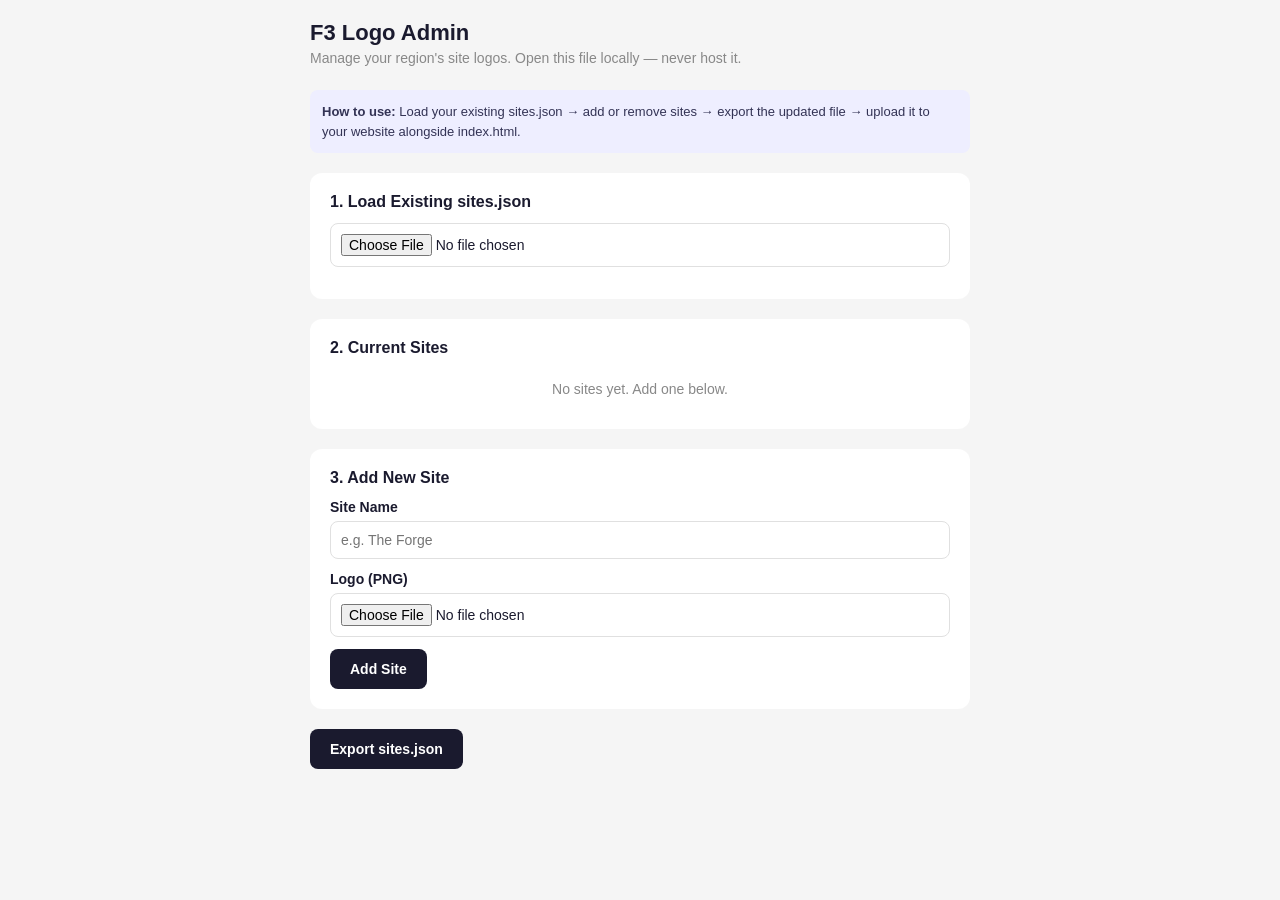
==== admin.html @ 64dacdef "Phase 1: Project structure with all core files Static web app for F3 logo overlay on photos. Files: " ====
<!DOCTYPE html>
<html lang="en">
<head>
  <meta charset="UTF-8">
  <meta name="viewport" content="width=device-width, initial-scale=1.0">
  <title>F3 Logo Overlay — Admin</title>
  <style>
    :root {
      --dark: #1a1a2e;
      --blue: #0f3460;
      --white: #ffffff;
      --light: #f5f5f5;
      --gray: #e0e0e0;
      --red: #c0392b;
    }
    * { margin: 0; padding: 0; box-sizing: border-box; }
    body {
      font-family: -apple-system, BlinkMacSystemFont, 'Segoe UI', Roboto, sans-serif;
      background: var(--light);
      color: var(--dark);
      padding: 20px;
      max-width: 700px;
      margin: 0 auto;
    }
    h1 { font-size: 22px; margin-bottom: 4px; }
    .subtitle { color: #888; font-size: 14px; margin-bottom: 24px; }
    .section { background: var(--white); border-radius: 12px; padding: 20px; margin-bottom: 20px; }
    .section h2 { font-size: 16px; margin-bottom: 12px; }
    label { display: block; font-weight: 600; margin-bottom: 6px; font-size: 14px; }
    input[type="text"], input[type="file"] {
      width: 100%; padding: 10px; border: 1px solid var(--gray);
      border-radius: 8px; font-size: 14px; margin-bottom: 12px;
    }
    .btn {
      display: inline-block; padding: 12px 20px; border: none; border-radius: 8px;
      font-size: 14px; font-weight: 600; cursor: pointer; font-family: inherit;
    }
    .btn-primary { background: var(--dark); color: var(--white); }
    .btn-danger { background: var(--red); color: var(--white); }
    .btn-secondary { background: var(--gray); color: var(--dark); }
    .btn:hover { opacity: 0.9; }
    .site-row {
      display: flex; align-items: center; gap: 12px;
      padding: 12px; border-bottom: 1px solid var(--light);
    }
    .site-row:last-child { border-bottom: none; }
    .site-row img { width: 40px; height: 40px; object-fit: contain; border-radius: 6px; background: var(--light); }
    .site-row .name { flex: 1; font-weight: 600; }
    .site-row .btn { padding: 8px 14px; font-size: 13px; }
    .empty-msg { color: #888; font-size: 14px; padding: 12px; text-align: center; }
    .actions { display: flex; gap: 10px; margin-top: 16px; flex-wrap: wrap; }
    #logo-preview { max-width: 80px; max-height: 80px; margin-bottom: 12px; display: none; border-radius: 6px; }
    .info { background: #eef; padding: 12px; border-radius: 8px; font-size: 13px; color: #335; margin-bottom: 20px; line-height: 1.5; }
  </style>
</head>
<body>
  <h1>F3 Logo Admin</h1>
  <p class="subtitle">Manage your region's site logos. Open this file locally — never host it.</p>

  <div class="info">
    <strong>How to use:</strong> Load your existing sites.json → add or remove sites → export the updated file → upload it to your website alongside index.html.
  </div>

  <div class="section">
    <h2>1. Load Existing sites.json</h2>
    <input type="file" id="load-json" accept=".json">
    <p id="load-status" style="font-size:13px; color:#888;"></p>
  </div>

  <div class="section">
    <h2>2. Current Sites</h2>
    <div id="site-list"></div>
  </div>

  <div class="section">
    <h2>3. Add New Site</h2>
    <label for="new-name">Site Name</label>
    <input type="text" id="new-name" placeholder="e.g. The Forge">
    <label for="new-logo">Logo (PNG)</label>
    <input type="file" id="new-logo" accept="image/png">
    <img id="logo-preview" alt="Preview">
    <br>
    <button class="btn btn-primary" id="btn-add-site">Add Site</button>
  </div>

  <div class="actions">
    <button class="btn btn-primary" id="btn-export">Export sites.json</button>
  </div>

  <script>
    let sites = [];

    const siteListEl = document.getElementById('site-list');
    const loadInput = document.getElementById('load-json');
    const loadStatus = document.getElementById('load-status');
    const newNameInput = document.getElementById('new-name');
    const newLogoInput = document.getElementById('new-logo');
    const logoPreview = document.getElementById('logo-preview');

    // Load JSON
    loadInput.addEventListener('change', e => {
      const file = e.target.files[0];
      if (!file) return;
      const reader = new FileReader();
      reader.onload = ev => {
        try {
          sites = JSON.parse(ev.target.result);
          sites.sort((a, b) => a.name.localeCompare(b.name));
          loadStatus.textContent = `Loaded ${sites.length} site(s).`;
          renderList();
        } catch (err) {
          loadStatus.textContent = 'Error: Invalid JSON file.';
        }
      };
      reader.readAsText(file);
    });

    // Render list
    function renderList() {
      if (sites.length === 0) {
        siteListEl.innerHTML = '<div class="empty-msg">No sites yet. Add one below.</div>';
        return;
      }
      siteListEl.innerHTML = '';
      sites.forEach((site, i) => {
        const row = document.createElement('div');
        row.className = 'site-row';

        if (site.logo) {
          const img = document.createElement('img');
          img.src = site.logo;
          img.alt = site.name;
          row.appendChild(img);
        }

        const name = document.createElement('span');
        name.className = 'name';
        name.textContent = site.name;
        row.appendChild(name);

        const removeBtn = document.createElement('button');
        removeBtn.className = 'btn btn-danger';
        removeBtn.textContent = 'Remove';
        removeBtn.addEventListener('click', () => {
          if (confirm(`Remove "${site.name}"?`)) {
            sites.splice(i, 1);
            renderList();
          }
        });
        row.appendChild(removeBtn);

        siteListEl.appendChild(row);
      });
    }

    // Logo preview
    newLogoInput.addEventListener('change', e => {
      const file = e.target.files[0];
      if (!file) return;
      const reader = new FileReader();
      reader.onload = ev => {
        logoPreview.src = ev.target.result;
        logoPreview.style.display = 'block';
      };
      reader.readAsDataURL(file);
    });

    // Add site
    document.getElementById('btn-add-site').addEventListener('click', () => {
      const name = newNameInput.value.trim();
      if (!name) { alert('Enter a site name.'); return; }
      const file = newLogoInput.files[0];
      if (!file) { alert('Select a logo PNG.'); return; }

      const reader = new FileReader();
      reader.onload = ev => {
        sites.push({ name: name, logo: ev.target.result });
        sites.sort((a, b) => a.name.localeCompare(b.name));
        newNameInput.value = '';
        newLogoInput.value = '';
        logoPreview.style.display = 'none';
        renderList();
      };
      reader.readAsDataURL(file);
    });

    // Export
    document.getElementById('btn-export').addEventListener('click', () => {
      if (sites.length === 0) { alert('No sites to export.'); return; }
      const json = JSON.stringify(sites, null, 2);
      const blob = new Blob([json], { type: 'application/json' });
      const url = URL.createObjectURL(blob);
      const a = document.createElement('a');
      a.href = url;
      a.download = 'sites.json';
      a.click();
      URL.revokeObjectURL(url);
    });

    renderList();
  </script>
</body>
</html>
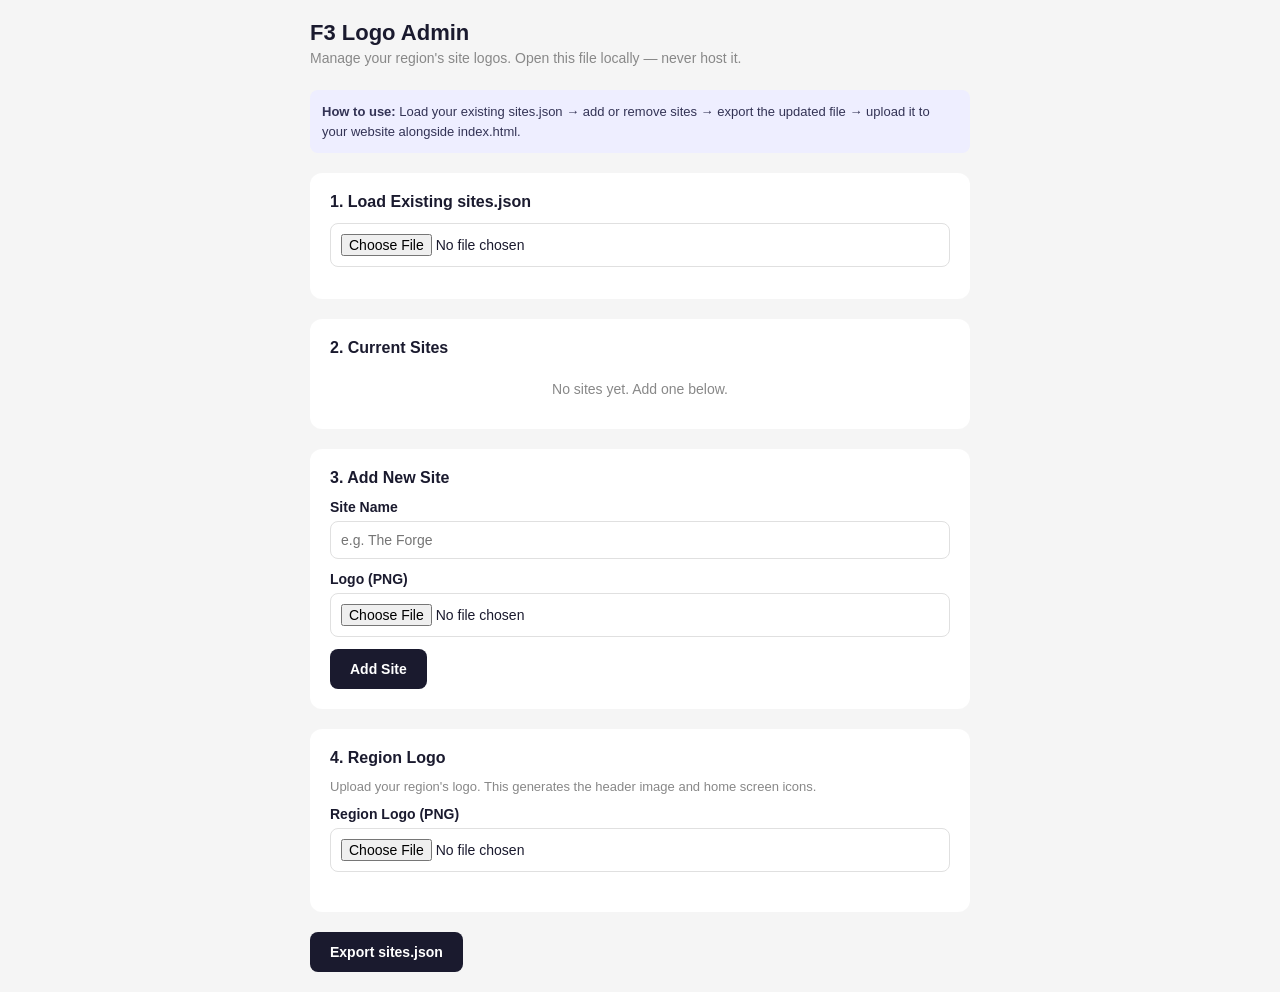
==== commit 3b40a912: "Admin: add region logo upload with icon generation Upload region logo PNG, preview on dark backgroun" ====
--- a/admin.html
+++ b/admin.html
@@ -44,12 +44,30 @@
       padding: 12px; border-bottom: 1px solid var(--light);
     }
     .site-row:last-child { border-bottom: none; }
-    .site-row img { width: 40px; height: 40px; object-fit: contain; border-radius: 6px; background: var(--light); }
     .site-row .name { flex: 1; font-weight: 600; }
+    .btn-view { background: var(--blue); color: var(--white); }
     .site-row .btn { padding: 8px 14px; font-size: 13px; }
     .empty-msg { color: #888; font-size: 14px; padding: 12px; text-align: center; }
+    .modal-overlay {
+      display: none; position: fixed; top: 0; left: 0; right: 0; bottom: 0;
+      background: rgba(0,0,0,0.85); z-index: 1000;
+      align-items: center; justify-content: center; cursor: pointer;
+    }
+    .modal-overlay.active { display: flex; }
+    .modal-content {
+      text-align: center; padding: 20px;
+    }
+    .modal-content img { max-width: 80vw; max-height: 70vh; object-fit: contain; }
+    .modal-content .modal-name { color: #fff; font-size: 20px; font-weight: 600; margin-top: 16px; }
+    .modal-content .modal-hint { color: #999; font-size: 13px; margin-top: 8px; }
     .actions { display: flex; gap: 10px; margin-top: 16px; flex-wrap: wrap; }
     #logo-preview { max-width: 80px; max-height: 80px; margin-bottom: 12px; display: none; border-radius: 6px; }
+    .region-preview-row { display: flex; gap: 16px; align-items: flex-start; flex-wrap: wrap; margin: 12px 0; }
+    .region-preview-item { text-align: center; }
+    .region-preview-item canvas { border-radius: 12px; border: 1px solid var(--gray); }
+    .region-preview-item .label { font-size: 12px; color: #888; margin-top: 4px; }
+    .region-status { font-size: 13px; color: #888; margin-top: 8px; }
+    .region-export-btns { display: flex; gap: 10px; margin-top: 12px; flex-wrap: wrap; }
     .info { background: #eef; padding: 12px; border-radius: 8px; font-size: 13px; color: #335; margin-bottom: 20px; line-height: 1.5; }
   </style>
 </head>
@@ -83,8 +101,38 @@
     <button class="btn btn-primary" id="btn-add-site">Add Site</button>
   </div>
 
+  <div class="section">
+    <h2>4. Region Logo</h2>
+    <p style="font-size:13px; color:#888; margin-bottom:12px;">Upload your region's logo. This generates the header image and home screen icons.</p>
+    <label for="region-logo">Region Logo (PNG)</label>
+    <input type="file" id="region-logo" accept="image/png">
+    <div id="region-previews" class="region-preview-row" style="display:none;">
+      <div class="region-preview-item">
+        <canvas id="preview-header" width="200" height="200"></canvas>
+        <div class="label">Header Logo</div>
+      </div>
+      <div class="region-preview-item">
+        <canvas id="preview-icon" width="80" height="80"></canvas>
+        <div class="label">App Icon</div>
+      </div>
+    </div>
+    <p id="region-status" class="region-status"></p>
+    <div class="region-export-btns" id="region-export-btns" style="display:none;">
+      <button class="btn btn-primary" id="btn-export-header">Download Header Logo</button>
+      <button class="btn btn-primary" id="btn-export-icons">Download App Icons</button>
+    </div>
+  </div>
+
   <div class="actions">
     <button class="btn btn-primary" id="btn-export">Export sites.json</button>
+  </div>
+
+  <div class="modal-overlay" id="logo-modal">
+    <div class="modal-content">
+      <img id="modal-logo" src="" alt="">
+      <div class="modal-name" id="modal-name"></div>
+      <div class="modal-hint">Click anywhere to close</div>
+    </div>
   </div>
 
   <script>
@@ -126,17 +174,18 @@
         const row = document.createElement('div');
         row.className = 'site-row';
 
-        if (site.logo) {
-          const img = document.createElement('img');
-          img.src = site.logo;
-          img.alt = site.name;
-          row.appendChild(img);
-        }
-
         const name = document.createElement('span');
         name.className = 'name';
         name.textContent = site.name;
         row.appendChild(name);
+
+        if (site.logo) {
+          const viewBtn = document.createElement('button');
+          viewBtn.className = 'btn btn-view';
+          viewBtn.textContent = 'View';
+          viewBtn.addEventListener('click', () => showLogoModal(site));
+          row.appendChild(viewBtn);
+        }
 
         const removeBtn = document.createElement('button');
         removeBtn.className = 'btn btn-danger';
@@ -197,6 +246,112 @@
       URL.revokeObjectURL(url);
     });
 
+    // Region logo
+    let regionLogoImg = null;
+    const regionInput = document.getElementById('region-logo');
+    const regionPreviews = document.getElementById('region-previews');
+    const regionStatus = document.getElementById('region-status');
+    const regionExportBtns = document.getElementById('region-export-btns');
+
+    regionInput.addEventListener('change', e => {
+      const file = e.target.files[0];
+      if (!file) return;
+      const reader = new FileReader();
+      reader.onload = ev => {
+        const img = new Image();
+        img.onload = () => {
+          regionLogoImg = img;
+          renderRegionPreviews();
+          regionPreviews.style.display = 'flex';
+          regionExportBtns.style.display = 'flex';
+          regionStatus.textContent = 'Previews generated. Download the files and add them to your site.';
+        };
+        img.src = ev.target.result;
+      };
+      reader.readAsDataURL(file);
+    });
+
+    function renderRegionPreviews() {
+      // Header preview (just the logo as-is)
+      const hCanvas = document.getElementById('preview-header');
+      const hCtx = hCanvas.getContext('2d');
+      hCanvas.width = 200; hCanvas.height = 200;
+      hCtx.fillStyle = '#000000';
+      hCtx.fillRect(0, 0, 200, 200);
+      const hScale = Math.min(180 / regionLogoImg.width, 180 / regionLogoImg.height);
+      const hW = regionLogoImg.width * hScale;
+      const hH = regionLogoImg.height * hScale;
+      hCtx.drawImage(regionLogoImg, (200 - hW) / 2, (200 - hH) / 2, hW, hH);
+
+      // Icon preview
+      const iCanvas = document.getElementById('preview-icon');
+      const iCtx = iCanvas.getContext('2d');
+      iCanvas.width = 80; iCanvas.height = 80;
+      iCtx.fillStyle = '#000000';
+      iCtx.fillRect(0, 0, 80, 80);
+      const iScale = Math.min(62 / regionLogoImg.width, 62 / regionLogoImg.height);
+      const iW = regionLogoImg.width * iScale;
+      const iH = regionLogoImg.height * iScale;
+      iCtx.drawImage(regionLogoImg, (80 - iW) / 2, (80 - iH) / 2, iW, iH);
+    }
+
+    function generateIcon(size) {
+      const canvas = document.createElement('canvas');
+      canvas.width = size; canvas.height = size;
+      const ctx = canvas.getContext('2d');
+      ctx.fillStyle = '#000000';
+      ctx.fillRect(0, 0, size, size);
+      const logoSize = size * 0.78;
+      const scale = Math.min(logoSize / regionLogoImg.width, logoSize / regionLogoImg.height);
+      const w = regionLogoImg.width * scale;
+      const h = regionLogoImg.height * scale;
+      ctx.drawImage(regionLogoImg, (size - w) / 2, (size - h) / 2, w, h);
+      return canvas;
+    }
+
+    function downloadCanvas(canvas, filename) {
+      canvas.toBlob(blob => {
+        const url = URL.createObjectURL(blob);
+        const a = document.createElement('a');
+        a.href = url;
+        a.download = filename;
+        a.click();
+        URL.revokeObjectURL(url);
+      }, 'image/png');
+    }
+
+    document.getElementById('btn-export-header').addEventListener('click', () => {
+      if (!regionLogoImg) { alert('Upload a region logo first.'); return; }
+      // Export the original PNG as the header logo
+      const a = document.createElement('a');
+      a.href = regionLogoImg.src;
+      a.download = 'f3-enc-logo.png';
+      a.click();
+    });
+
+    document.getElementById('btn-export-icons').addEventListener('click', () => {
+      if (!regionLogoImg) { alert('Upload a region logo first.'); return; }
+      // Download all three icon sizes with a slight delay between each
+      downloadCanvas(generateIcon(180), 'apple-touch-icon.png');
+      setTimeout(() => downloadCanvas(generateIcon(192), 'icon-192.png'), 300);
+      setTimeout(() => downloadCanvas(generateIcon(512), 'icon-512.png'), 600);
+    });
+
+    // Logo modal
+    const modal = document.getElementById('logo-modal');
+    const modalLogo = document.getElementById('modal-logo');
+    const modalName = document.getElementById('modal-name');
+
+    function showLogoModal(site) {
+      modalLogo.src = site.logo;
+      modalName.textContent = site.name;
+      modal.classList.add('active');
+    }
+
+    modal.addEventListener('click', () => {
+      modal.classList.remove('active');
+    });
+
     renderList();
   </script>
 </body>
